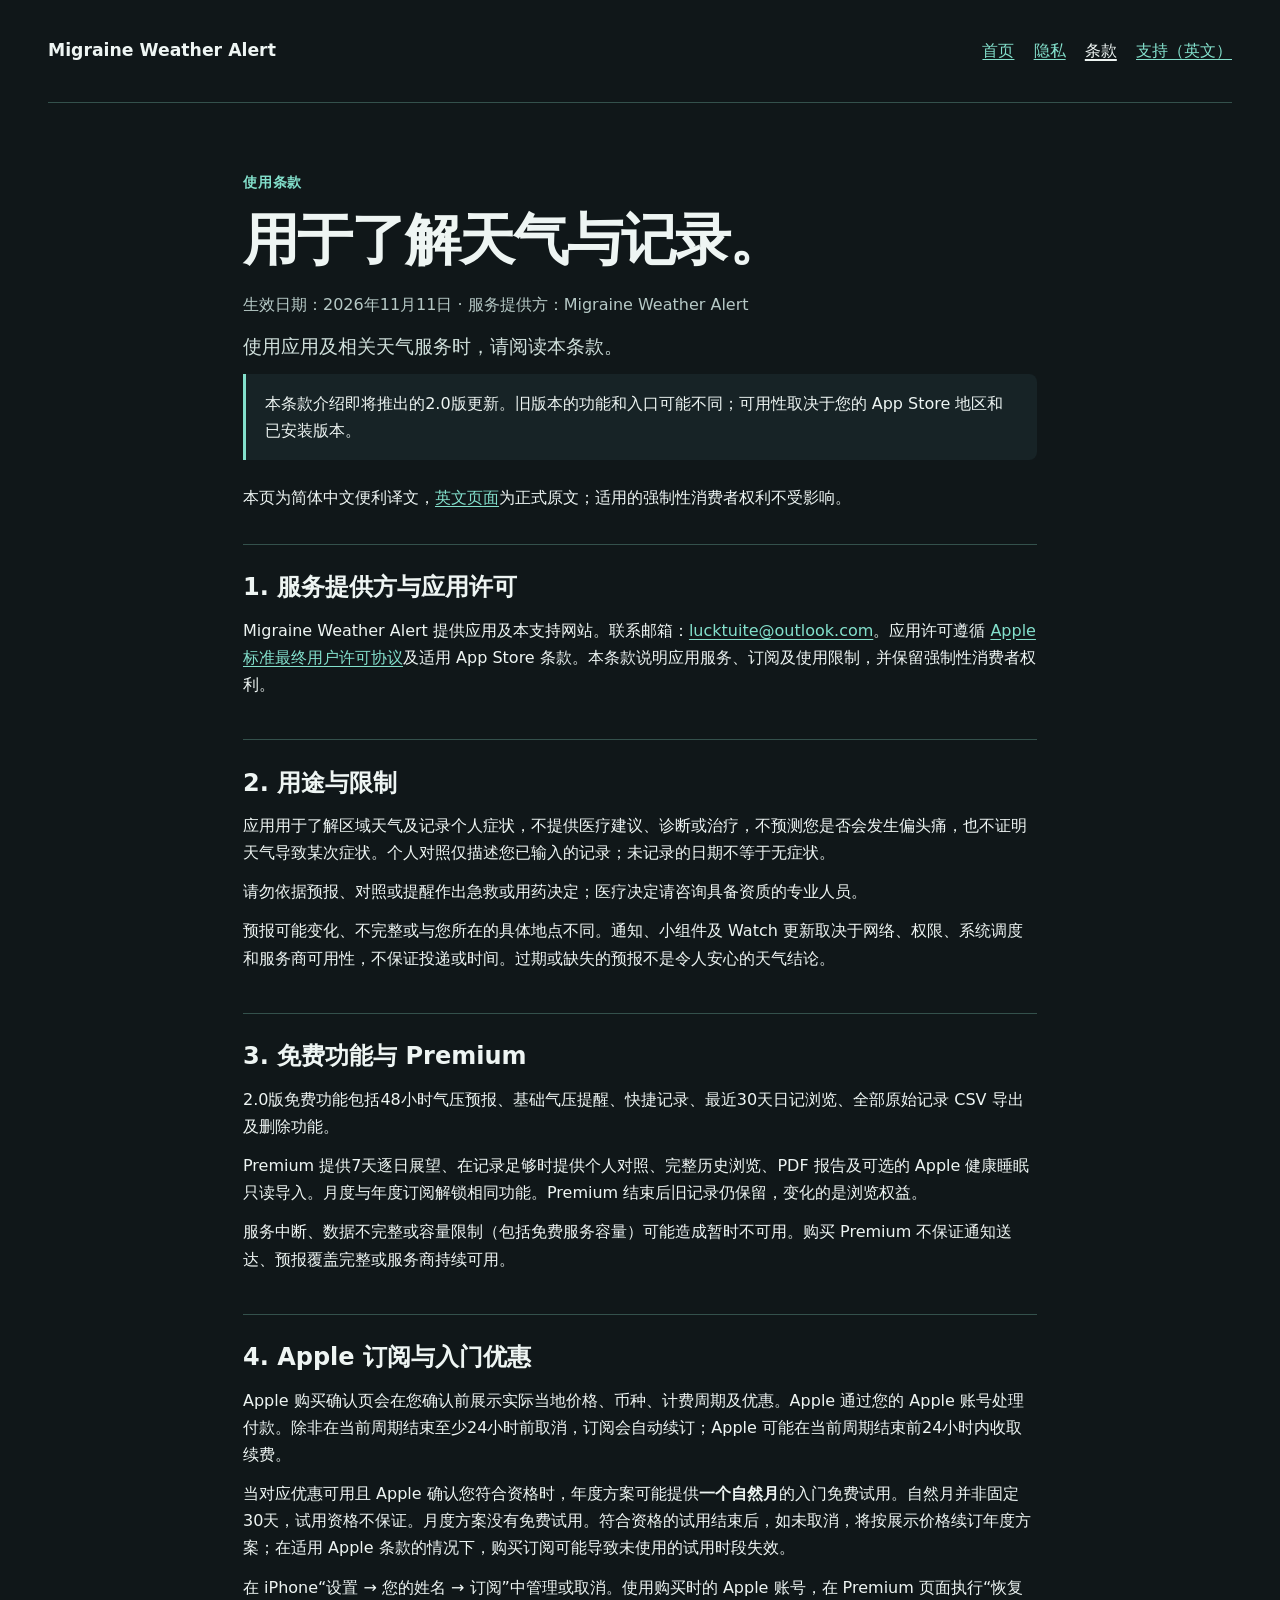
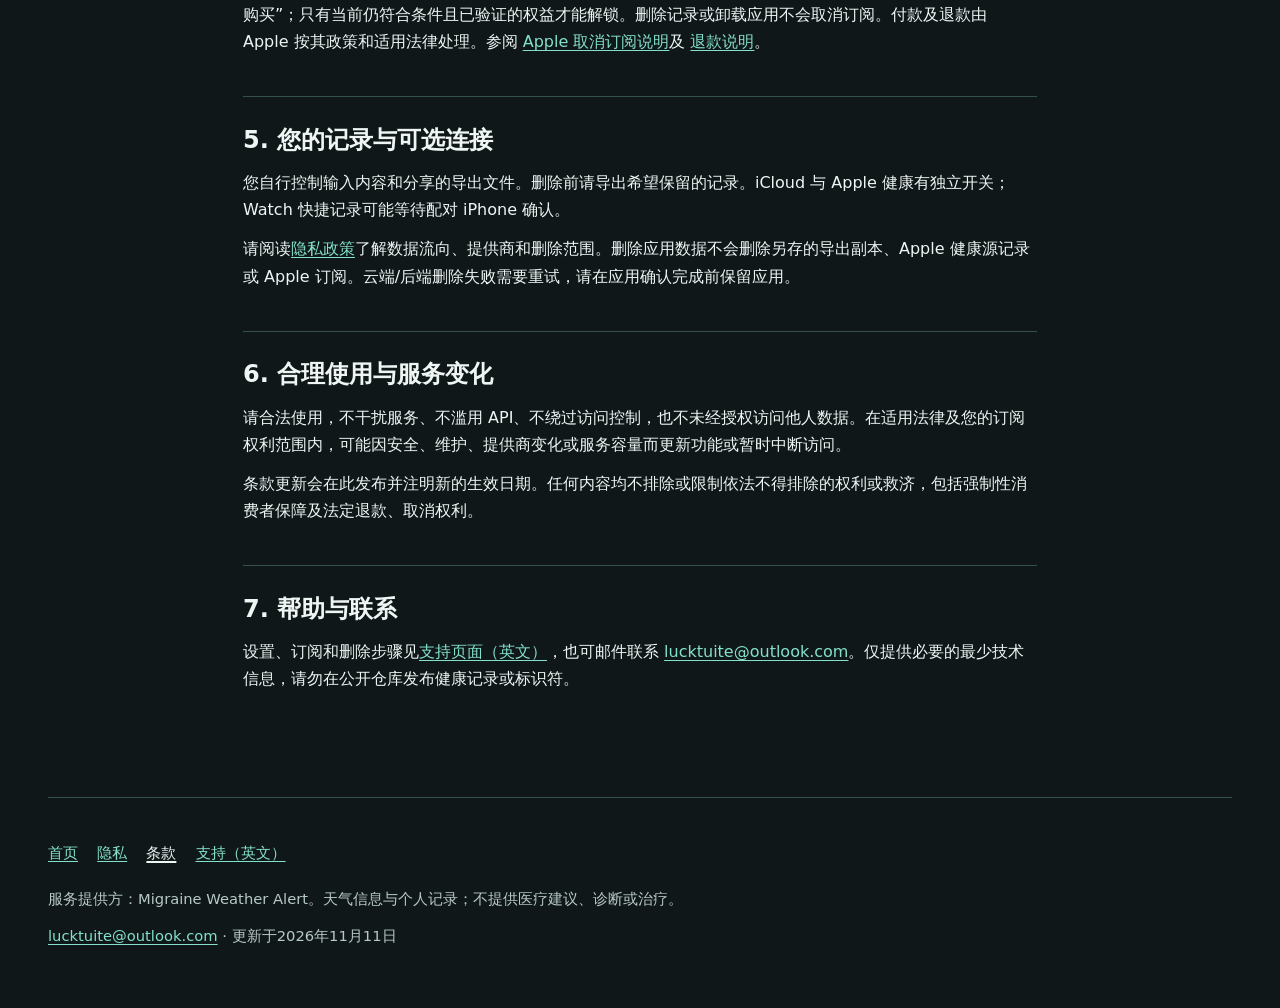
==== terms-zh.html @ e0b6ccc8 "Publish v2 privacy, terms and support pages" ====
<!doctype html>
<html lang="zh-Hans">
<head>
<meta charset="utf-8">
<meta name="viewport" content="width=device-width, initial-scale=1">
<meta name="description" content="Migraine Weather Alert 的使用范围、Apple 自动续订、免费试用条件及消费者权利。">
<meta name="theme-color" content="#101719">
<title>使用条款 | Migraine Weather Alert</title>
<link rel="canonical" href="https://nporter-codes.github.io/migraine-weather-alert-policies/terms-zh.html">
<link rel="alternate" hreflang="en" href="https://nporter-codes.github.io/migraine-weather-alert-policies/terms.html"><link rel="alternate" hreflang="zh-Hans" href="https://nporter-codes.github.io/migraine-weather-alert-policies/terms-zh.html">
<link rel="stylesheet" href="styles.css">
</head>
<body>
<a class="skip" href="#main">跳至正文</a>
<div class="container">
<div class="top"><a class="brand" href="index.html">Migraine Weather Alert</a><nav class="nav" aria-label="主导航"><a href="index.html">首页</a><a href="privacy-zh.html">隐私</a><a href="terms-zh.html" aria-current="page">条款</a><a href="support.html" lang="en">支持（英文）</a></nav></div>
<main id="main"><header><p class="eyebrow">使用条款</p><h1>用于了解天气与记录。</h1><p class="meta">生效日期：2026年11月11日 · 服务提供方：Migraine Weather Alert</p><p class="lede">使用应用及相关天气服务时，请阅读本条款。</p><p class="note">本条款介绍即将推出的2.0版更新。旧版本的功能和入口可能不同；可用性取决于您的 App Store 地区和已安装版本。</p><p class="language">本页为简体中文便利译文，<a href="terms.html" lang="en">英文页面</a>为正式原文；适用的强制性消费者权利不受影响。</p></header>
<section><h2>1. 服务提供方与应用许可</h2><p>Migraine Weather Alert 提供应用及本支持网站。联系邮箱：<a href="mailto:lucktuite@outlook.com">lucktuite@outlook.com</a>。应用许可遵循 <a href="https://www.apple.com/legal/internet-services/itunes/dev/stdeula/">Apple 标准最终用户许可协议</a>及适用 App Store 条款。本条款说明应用服务、订阅及使用限制，并保留强制性消费者权利。</p></section>
<section><h2>2. 用途与限制</h2><p>应用用于了解区域天气及记录个人症状，不提供医疗建议、诊断或治疗，不预测您是否会发生偏头痛，也不证明天气导致某次症状。个人对照仅描述您已输入的记录；未记录的日期不等于无症状。</p><p>请勿依据预报、对照或提醒作出急救或用药决定；医疗决定请咨询具备资质的专业人员。</p><p>预报可能变化、不完整或与您所在的具体地点不同。通知、小组件及 Watch 更新取决于网络、权限、系统调度和服务商可用性，不保证投递或时间。过期或缺失的预报不是令人安心的天气结论。</p></section>
<section><h2>3. 免费功能与 Premium</h2><p>2.0版免费功能包括48小时气压预报、基础气压提醒、快捷记录、最近30天日记浏览、全部原始记录 CSV 导出及删除功能。</p><p>Premium 提供7天逐日展望、在记录足够时提供个人对照、完整历史浏览、PDF 报告及可选的 Apple 健康睡眠只读导入。月度与年度订阅解锁相同功能。Premium 结束后旧记录仍保留，变化的是浏览权益。</p><p>服务中断、数据不完整或容量限制（包括免费服务容量）可能造成暂时不可用。购买 Premium 不保证通知送达、预报覆盖完整或服务商持续可用。</p></section>
<section><h2>4. Apple 订阅与入门优惠</h2><p>Apple 购买确认页会在您确认前展示实际当地价格、币种、计费周期及优惠。Apple 通过您的 Apple 账号处理付款。除非在当前周期结束至少24小时前取消，订阅会自动续订；Apple 可能在当前周期结束前24小时内收取续费。</p><p>当对应优惠可用且 Apple 确认您符合资格时，年度方案可能提供<strong>一个自然月</strong>的入门免费试用。自然月并非固定30天，试用资格不保证。月度方案没有免费试用。符合资格的试用结束后，如未取消，将按展示价格续订年度方案；在适用 Apple 条款的情况下，购买订阅可能导致未使用的试用时段失效。</p><p>在 iPhone“设置 → 您的姓名 → 订阅”中管理或取消。使用购买时的 Apple 账号，在 Premium 页面执行“恢复购买”；只有当前仍符合条件且已验证的权益才能解锁。删除记录或卸载应用不会取消订阅。付款及退款由 Apple 按其政策和适用法律处理。参阅 <a href="https://support.apple.com/118428">Apple 取消订阅说明</a>及 <a href="https://support.apple.com/118223">退款说明</a>。</p></section>
<section><h2>5. 您的记录与可选连接</h2><p>您自行控制输入内容和分享的导出文件。删除前请导出希望保留的记录。iCloud 与 Apple 健康有独立开关；Watch 快捷记录可能等待配对 iPhone 确认。</p><p>请阅读<a href="privacy-zh.html">隐私政策</a>了解数据流向、提供商和删除范围。删除应用数据不会删除另存的导出副本、Apple 健康源记录或 Apple 订阅。云端/后端删除失败需要重试，请在应用确认完成前保留应用。</p></section>
<section><h2>6. 合理使用与服务变化</h2><p>请合法使用，不干扰服务、不滥用 API、不绕过访问控制，也不未经授权访问他人数据。在适用法律及您的订阅权利范围内，可能因安全、维护、提供商变化或服务容量而更新功能或暂时中断访问。</p><p>条款更新会在此发布并注明新的生效日期。任何内容均不排除或限制依法不得排除的权利或救济，包括强制性消费者保障及法定退款、取消权利。</p></section>
<section><h2>7. 帮助与联系</h2><p>设置、订阅和删除步骤见<a href="support.html">支持页面（英文）</a>，也可邮件联系 <a href="mailto:lucktuite@outlook.com">lucktuite@outlook.com</a>。仅提供必要的最少技术信息，请勿在公开仓库发布健康记录或标识符。</p></section>
</main>
<footer><nav class="nav" aria-label="页脚导航"><a href="index.html">首页</a><a href="privacy-zh.html">隐私</a><a href="terms-zh.html" aria-current="page">条款</a><a href="support.html" lang="en">支持（英文）</a></nav><p>服务提供方：Migraine Weather Alert。天气信息与个人记录；不提供医疗建议、诊断或治疗。</p><p><a href="mailto:lucktuite@outlook.com">lucktuite@outlook.com</a> · 更新于2026年11月11日</p></footer>
</div>
</body>
</html>
---- styles.css ----
:root{color-scheme:dark;--bg:#101719;--panel:#172326;--text:#eef5f3;--muted:#b6c9c6;--accent:#83e0cc;--line:#34514c;--focus:#f4d590;font-family:ui-sans-serif,system-ui,-apple-system,BlinkMacSystemFont,"Segoe UI",sans-serif;line-height:1.7;background:var(--bg);color:var(--text)}
*{box-sizing:border-box}body{margin:0}a{color:var(--accent);text-underline-offset:.2em;overflow-wrap:anywhere}a:hover{text-decoration-thickness:.15em}a:focus-visible,summary:focus-visible{outline:3px solid var(--focus);outline-offset:5px;border-radius:3px}.skip{position:absolute;left:1rem;top:-8rem;padding:.7rem 1rem;background:var(--text);color:var(--bg);z-index:2}.skip:focus{top:1rem}.container{width:min(100% - 2.5rem,74rem);margin-inline:auto}.top{display:flex;gap:1.5rem;align-items:center;justify-content:space-between;flex-wrap:wrap;padding-block:1.8rem;border-bottom:1px solid var(--line)}.brand{font-weight:750;color:var(--text);text-decoration:none;font-size:1.08rem}.nav{display:flex;flex-wrap:wrap;gap:.3rem 1.2rem}.nav a{display:inline-flex;align-items:center;min-height:44px}.nav [aria-current=page]{color:var(--text);text-decoration-thickness:2px}main{max-width:78ch;margin-inline:auto;padding-block:3.5rem 4rem}h1,h2,h3{line-height:1.2;text-wrap:balance}h1{font-size:clamp(2.2rem,6vw,3.5rem);letter-spacing:-.035em;margin:.4rem 0 1.1rem}h2{font-size:1.5rem;margin:0 0 .9rem}h3{font-size:1.15rem;margin:1.4rem 0 .6rem}.eyebrow{color:var(--accent);font-weight:650;font-size:.86rem;letter-spacing:.06em;text-transform:uppercase}.lede{font-size:1.18rem;color:#d0e0dc}.meta,.muted,footer{color:var(--muted)}section{padding-block:1.8rem;border-top:1px solid var(--line)}header+section{margin-top:2rem}p{margin:.75rem 0}ul,ol{padding-left:1.5rem}li{margin:.55rem 0}.note{padding:1rem 1.2rem;border-left:3px solid var(--accent);background:var(--panel);border-radius:0 .5rem .5rem 0}.cards{display:grid;grid-template-columns:repeat(auto-fit,minmax(min(100%,15rem),1fr));gap:1rem}.card{background:var(--panel);border:1px solid var(--line);border-radius:.8rem;padding:1.3rem}.card h2{font-size:1.25rem}.card a{display:inline-flex;align-items:center;min-height:44px}details{padding:1rem 0;border-bottom:1px solid var(--line)}summary{font-weight:650;cursor:pointer;min-height:44px;align-content:center}details p{padding-left:.25rem}footer{padding-block:2rem 3rem;border-top:1px solid var(--line);font-size:.92rem}footer p{max-width:78ch}.language{margin-top:1.5rem}.contact{font-weight:650}strong{color:var(--text)}@media(max-width:38rem){.container{width:calc(100% - 2rem)}.top{gap:.8rem;padding-block:1rem}.nav{gap:.1rem 1rem}main{padding-top:2.3rem}section{padding-block:1.5rem}}@media(prefers-reduced-motion:no-preference){a{transition:color .15s ease}}@media print{:root{color-scheme:light;background:#fff;color:#111}body{font-size:11pt}.container{width:100%;max-width:none}main{padding:1rem 0;max-width:none}.top,.skip,footer .nav{display:none}a{color:#134d42}.note,.card{background:none;border:1px solid #888}h1,h2,h3,strong{color:#111}.meta,.muted,footer,.lede{color:#333}section{break-inside:avoid;border-color:#bbb}}
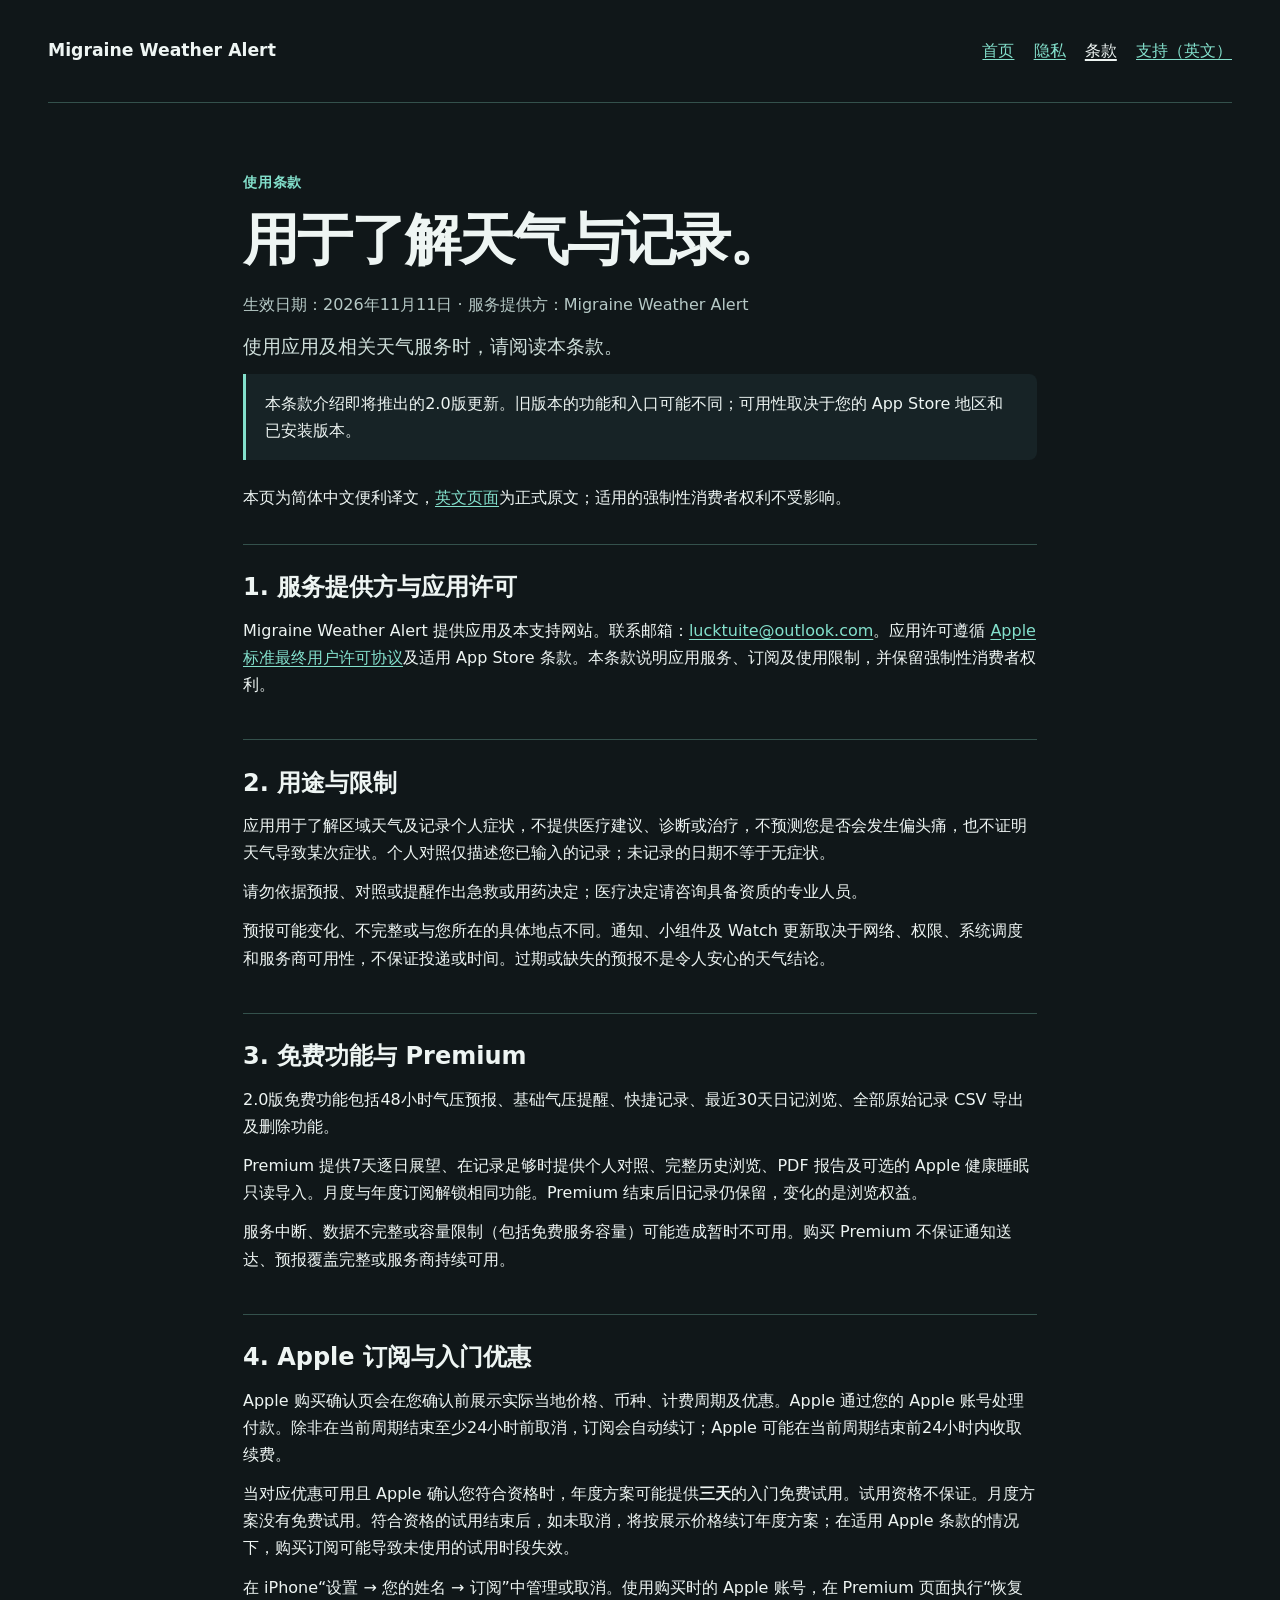
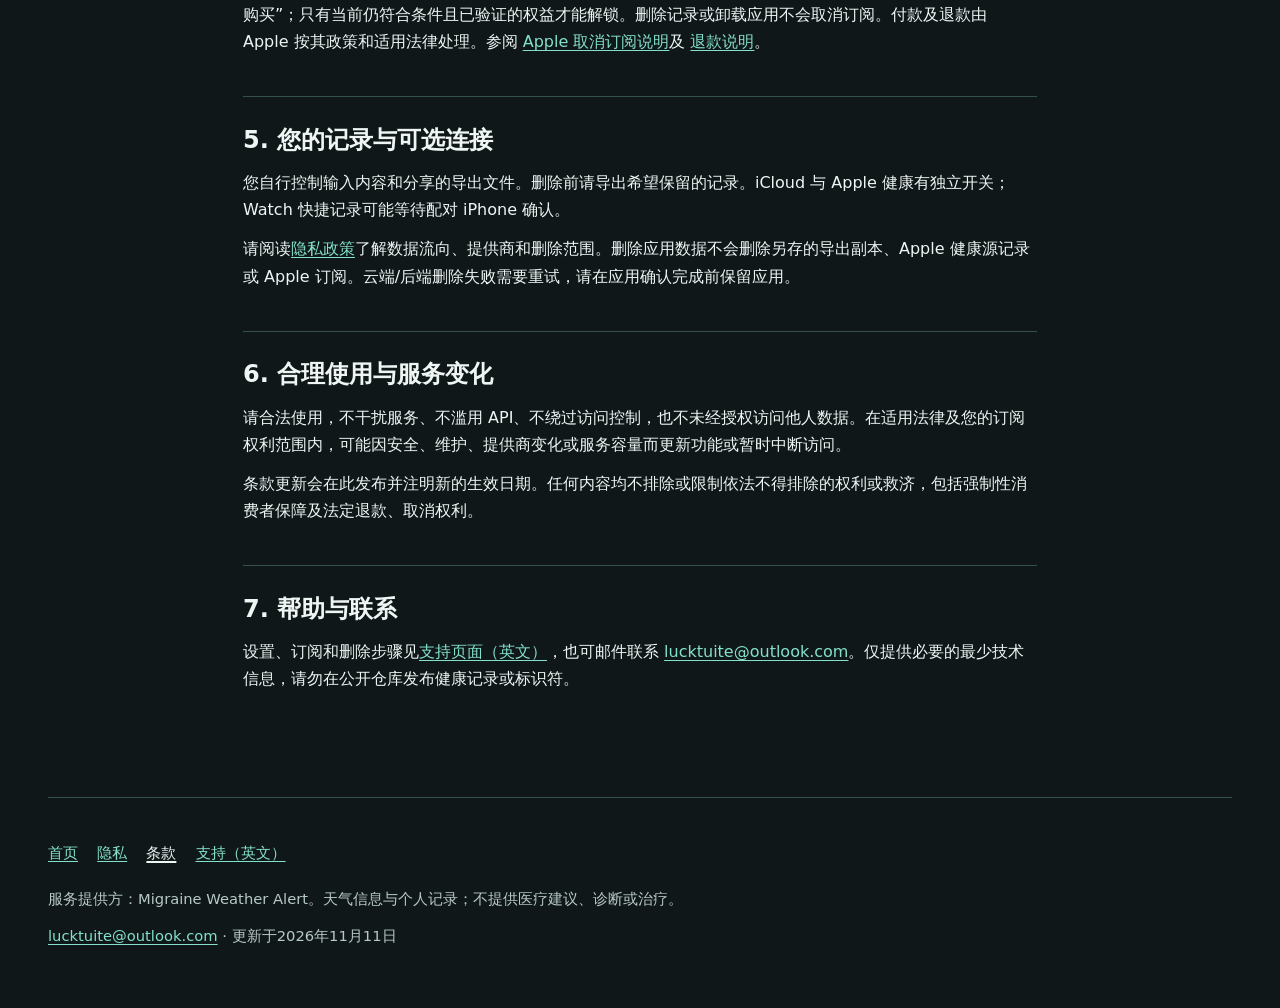
==== commit ca7fc180: "Align annual introductory trial with three-day owner requirement" ====
--- a/terms-zh.html
+++ b/terms-zh.html
@@ -18,7 +18,7 @@
 <section><h2>1. 服务提供方与应用许可</h2><p>Migraine Weather Alert 提供应用及本支持网站。联系邮箱：<a href="mailto:lucktuite@outlook.com">lucktuite@outlook.com</a>。应用许可遵循 <a href="https://www.apple.com/legal/internet-services/itunes/dev/stdeula/">Apple 标准最终用户许可协议</a>及适用 App Store 条款。本条款说明应用服务、订阅及使用限制，并保留强制性消费者权利。</p></section>
 <section><h2>2. 用途与限制</h2><p>应用用于了解区域天气及记录个人症状，不提供医疗建议、诊断或治疗，不预测您是否会发生偏头痛，也不证明天气导致某次症状。个人对照仅描述您已输入的记录；未记录的日期不等于无症状。</p><p>请勿依据预报、对照或提醒作出急救或用药决定；医疗决定请咨询具备资质的专业人员。</p><p>预报可能变化、不完整或与您所在的具体地点不同。通知、小组件及 Watch 更新取决于网络、权限、系统调度和服务商可用性，不保证投递或时间。过期或缺失的预报不是令人安心的天气结论。</p></section>
 <section><h2>3. 免费功能与 Premium</h2><p>2.0版免费功能包括48小时气压预报、基础气压提醒、快捷记录、最近30天日记浏览、全部原始记录 CSV 导出及删除功能。</p><p>Premium 提供7天逐日展望、在记录足够时提供个人对照、完整历史浏览、PDF 报告及可选的 Apple 健康睡眠只读导入。月度与年度订阅解锁相同功能。Premium 结束后旧记录仍保留，变化的是浏览权益。</p><p>服务中断、数据不完整或容量限制（包括免费服务容量）可能造成暂时不可用。购买 Premium 不保证通知送达、预报覆盖完整或服务商持续可用。</p></section>
-<section><h2>4. Apple 订阅与入门优惠</h2><p>Apple 购买确认页会在您确认前展示实际当地价格、币种、计费周期及优惠。Apple 通过您的 Apple 账号处理付款。除非在当前周期结束至少24小时前取消，订阅会自动续订；Apple 可能在当前周期结束前24小时内收取续费。</p><p>当对应优惠可用且 Apple 确认您符合资格时，年度方案可能提供<strong>一个自然月</strong>的入门免费试用。自然月并非固定30天，试用资格不保证。月度方案没有免费试用。符合资格的试用结束后，如未取消，将按展示价格续订年度方案；在适用 Apple 条款的情况下，购买订阅可能导致未使用的试用时段失效。</p><p>在 iPhone“设置 → 您的姓名 → 订阅”中管理或取消。使用购买时的 Apple 账号，在 Premium 页面执行“恢复购买”；只有当前仍符合条件且已验证的权益才能解锁。删除记录或卸载应用不会取消订阅。付款及退款由 Apple 按其政策和适用法律处理。参阅 <a href="https://support.apple.com/118428">Apple 取消订阅说明</a>及 <a href="https://support.apple.com/118223">退款说明</a>。</p></section>
+<section><h2>4. Apple 订阅与入门优惠</h2><p>Apple 购买确认页会在您确认前展示实际当地价格、币种、计费周期及优惠。Apple 通过您的 Apple 账号处理付款。除非在当前周期结束至少24小时前取消，订阅会自动续订；Apple 可能在当前周期结束前24小时内收取续费。</p><p>当对应优惠可用且 Apple 确认您符合资格时，年度方案可能提供<strong>三天</strong>的入门免费试用。试用资格不保证。月度方案没有免费试用。符合资格的试用结束后，如未取消，将按展示价格续订年度方案；在适用 Apple 条款的情况下，购买订阅可能导致未使用的试用时段失效。</p><p>在 iPhone“设置 → 您的姓名 → 订阅”中管理或取消。使用购买时的 Apple 账号，在 Premium 页面执行“恢复购买”；只有当前仍符合条件且已验证的权益才能解锁。删除记录或卸载应用不会取消订阅。付款及退款由 Apple 按其政策和适用法律处理。参阅 <a href="https://support.apple.com/118428">Apple 取消订阅说明</a>及 <a href="https://support.apple.com/118223">退款说明</a>。</p></section>
 <section><h2>5. 您的记录与可选连接</h2><p>您自行控制输入内容和分享的导出文件。删除前请导出希望保留的记录。iCloud 与 Apple 健康有独立开关；Watch 快捷记录可能等待配对 iPhone 确认。</p><p>请阅读<a href="privacy-zh.html">隐私政策</a>了解数据流向、提供商和删除范围。删除应用数据不会删除另存的导出副本、Apple 健康源记录或 Apple 订阅。云端/后端删除失败需要重试，请在应用确认完成前保留应用。</p></section>
 <section><h2>6. 合理使用与服务变化</h2><p>请合法使用，不干扰服务、不滥用 API、不绕过访问控制，也不未经授权访问他人数据。在适用法律及您的订阅权利范围内，可能因安全、维护、提供商变化或服务容量而更新功能或暂时中断访问。</p><p>条款更新会在此发布并注明新的生效日期。任何内容均不排除或限制依法不得排除的权利或救济，包括强制性消费者保障及法定退款、取消权利。</p></section>
 <section><h2>7. 帮助与联系</h2><p>设置、订阅和删除步骤见<a href="support.html">支持页面（英文）</a>，也可邮件联系 <a href="mailto:lucktuite@outlook.com">lucktuite@outlook.com</a>。仅提供必要的最少技术信息，请勿在公开仓库发布健康记录或标识符。</p></section>
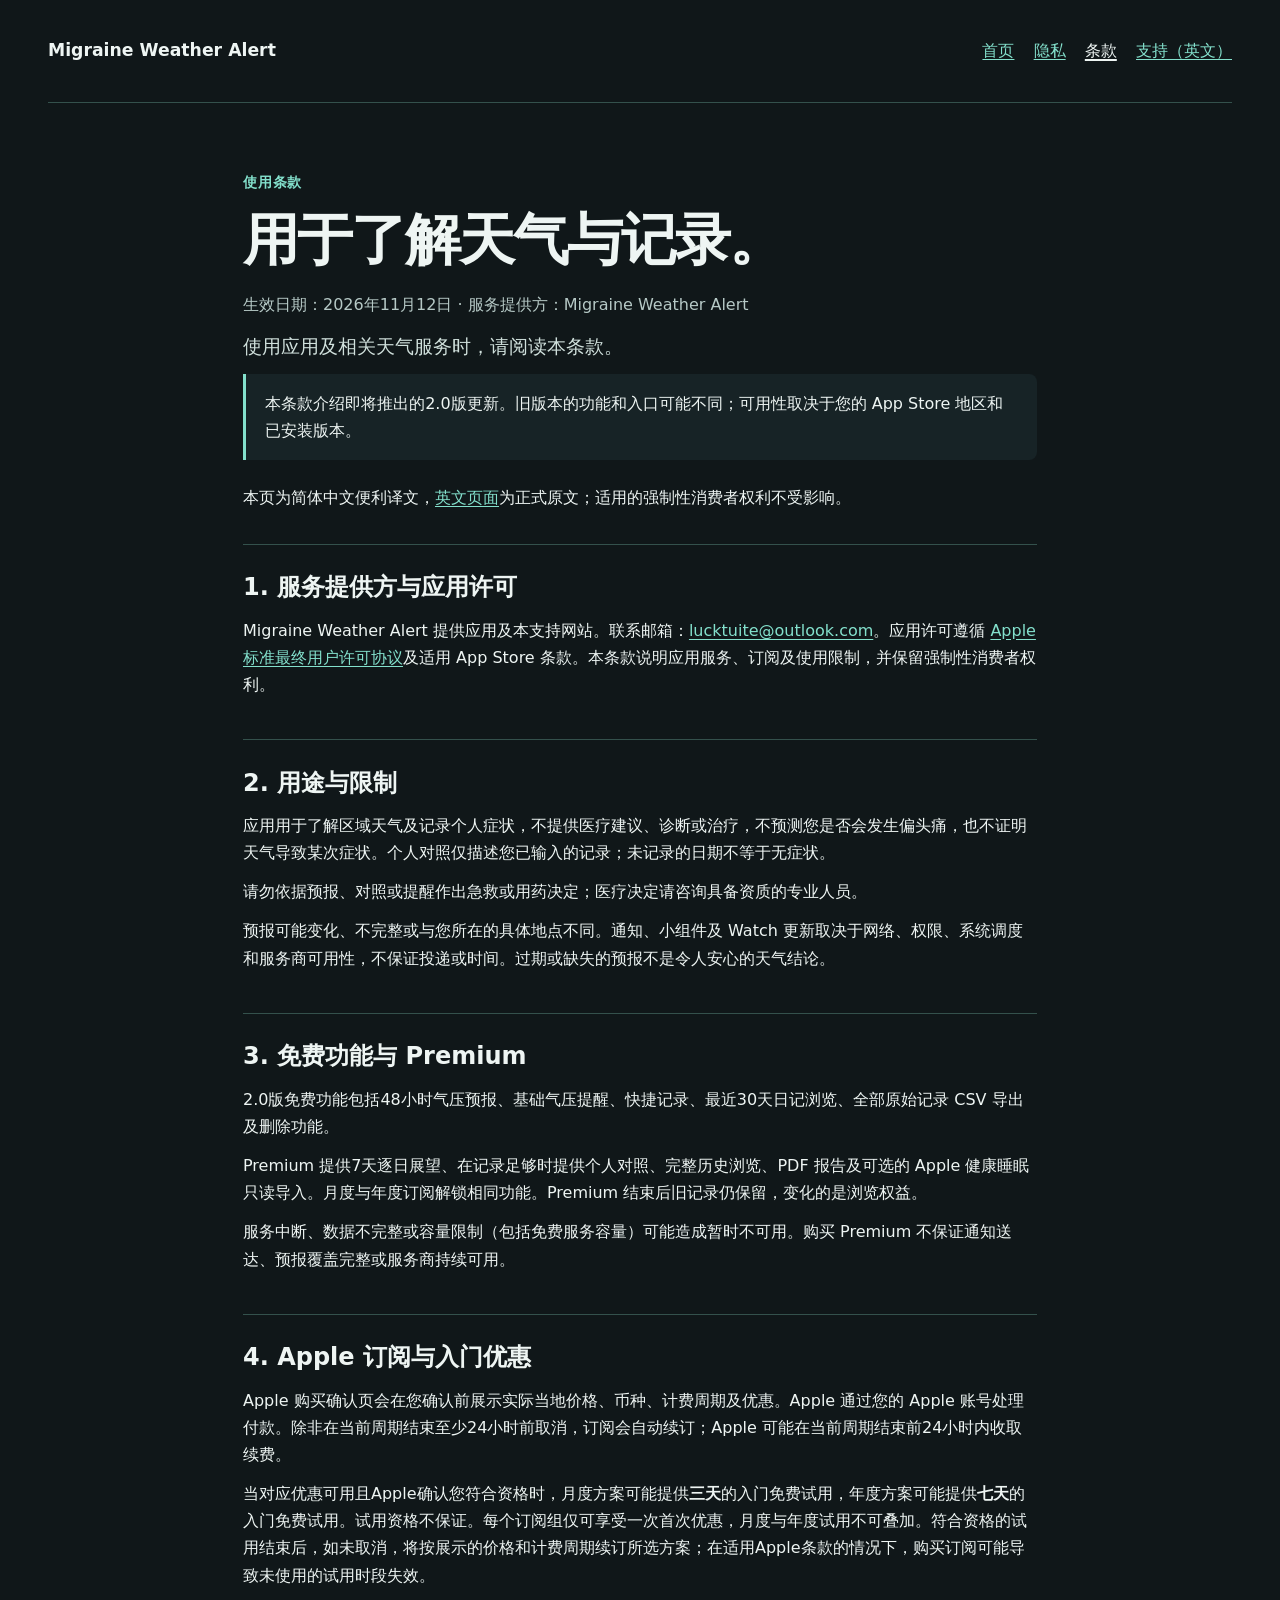
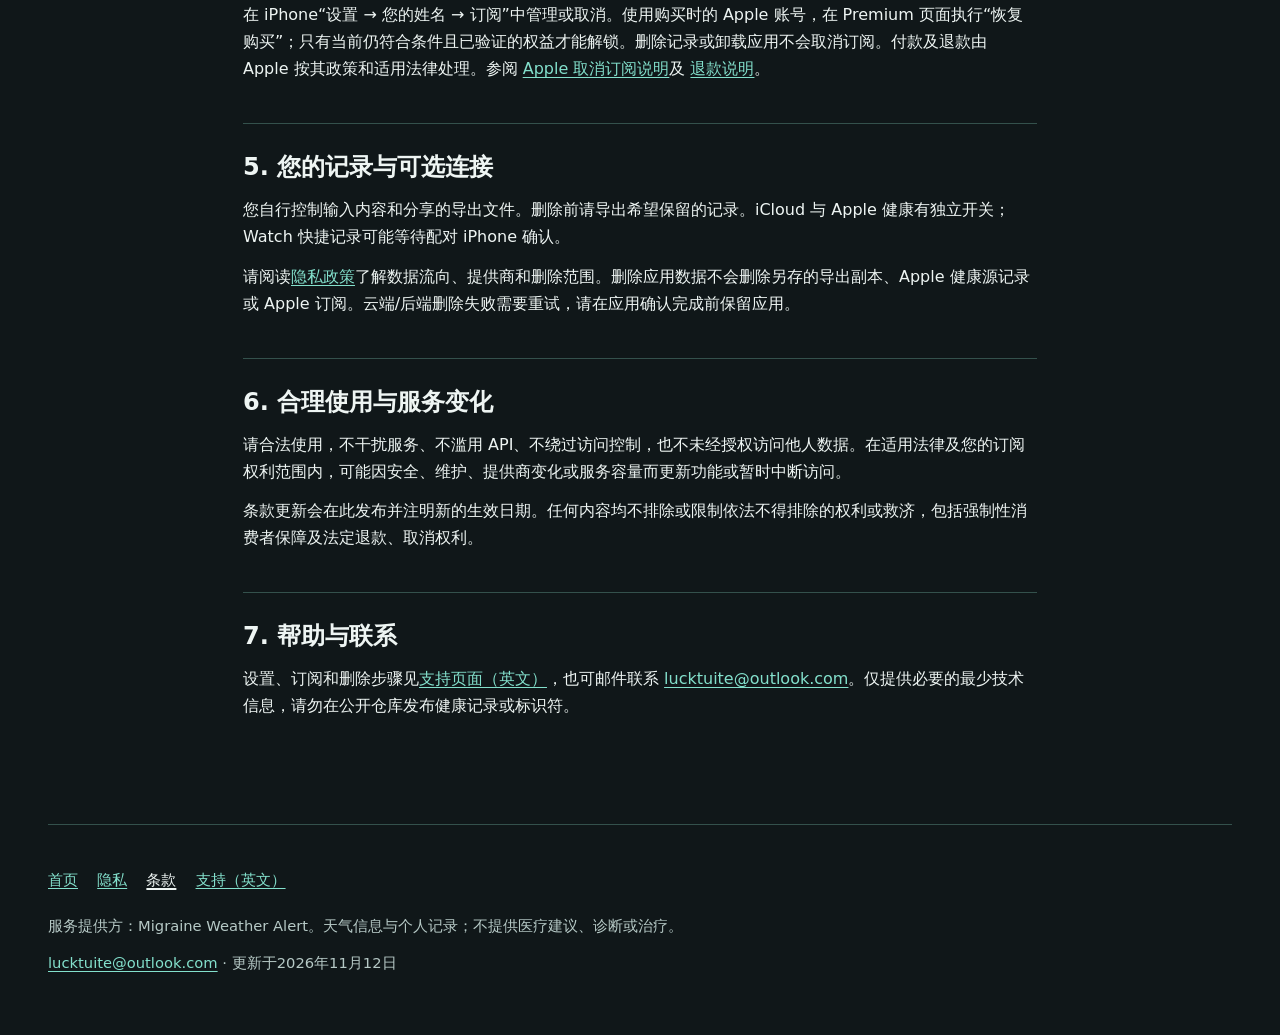
==== commit e89238c9: "Align monthly 3-day and annual 7-day introductory trials" ====
--- a/terms-zh.html
+++ b/terms-zh.html
@@ -14,16 +14,16 @@
 <a class="skip" href="#main">跳至正文</a>
 <div class="container">
 <div class="top"><a class="brand" href="index.html">Migraine Weather Alert</a><nav class="nav" aria-label="主导航"><a href="index.html">首页</a><a href="privacy-zh.html">隐私</a><a href="terms-zh.html" aria-current="page">条款</a><a href="support.html" lang="en">支持（英文）</a></nav></div>
-<main id="main"><header><p class="eyebrow">使用条款</p><h1>用于了解天气与记录。</h1><p class="meta">生效日期：2026年11月11日 · 服务提供方：Migraine Weather Alert</p><p class="lede">使用应用及相关天气服务时，请阅读本条款。</p><p class="note">本条款介绍即将推出的2.0版更新。旧版本的功能和入口可能不同；可用性取决于您的 App Store 地区和已安装版本。</p><p class="language">本页为简体中文便利译文，<a href="terms.html" lang="en">英文页面</a>为正式原文；适用的强制性消费者权利不受影响。</p></header>
+<main id="main"><header><p class="eyebrow">使用条款</p><h1>用于了解天气与记录。</h1><p class="meta">生效日期：2026年11月12日 · 服务提供方：Migraine Weather Alert</p><p class="lede">使用应用及相关天气服务时，请阅读本条款。</p><p class="note">本条款介绍即将推出的2.0版更新。旧版本的功能和入口可能不同；可用性取决于您的 App Store 地区和已安装版本。</p><p class="language">本页为简体中文便利译文，<a href="terms.html" lang="en">英文页面</a>为正式原文；适用的强制性消费者权利不受影响。</p></header>
 <section><h2>1. 服务提供方与应用许可</h2><p>Migraine Weather Alert 提供应用及本支持网站。联系邮箱：<a href="mailto:lucktuite@outlook.com">lucktuite@outlook.com</a>。应用许可遵循 <a href="https://www.apple.com/legal/internet-services/itunes/dev/stdeula/">Apple 标准最终用户许可协议</a>及适用 App Store 条款。本条款说明应用服务、订阅及使用限制，并保留强制性消费者权利。</p></section>
 <section><h2>2. 用途与限制</h2><p>应用用于了解区域天气及记录个人症状，不提供医疗建议、诊断或治疗，不预测您是否会发生偏头痛，也不证明天气导致某次症状。个人对照仅描述您已输入的记录；未记录的日期不等于无症状。</p><p>请勿依据预报、对照或提醒作出急救或用药决定；医疗决定请咨询具备资质的专业人员。</p><p>预报可能变化、不完整或与您所在的具体地点不同。通知、小组件及 Watch 更新取决于网络、权限、系统调度和服务商可用性，不保证投递或时间。过期或缺失的预报不是令人安心的天气结论。</p></section>
 <section><h2>3. 免费功能与 Premium</h2><p>2.0版免费功能包括48小时气压预报、基础气压提醒、快捷记录、最近30天日记浏览、全部原始记录 CSV 导出及删除功能。</p><p>Premium 提供7天逐日展望、在记录足够时提供个人对照、完整历史浏览、PDF 报告及可选的 Apple 健康睡眠只读导入。月度与年度订阅解锁相同功能。Premium 结束后旧记录仍保留，变化的是浏览权益。</p><p>服务中断、数据不完整或容量限制（包括免费服务容量）可能造成暂时不可用。购买 Premium 不保证通知送达、预报覆盖完整或服务商持续可用。</p></section>
-<section><h2>4. Apple 订阅与入门优惠</h2><p>Apple 购买确认页会在您确认前展示实际当地价格、币种、计费周期及优惠。Apple 通过您的 Apple 账号处理付款。除非在当前周期结束至少24小时前取消，订阅会自动续订；Apple 可能在当前周期结束前24小时内收取续费。</p><p>当对应优惠可用且 Apple 确认您符合资格时，年度方案可能提供<strong>三天</strong>的入门免费试用。试用资格不保证。月度方案没有免费试用。符合资格的试用结束后，如未取消，将按展示价格续订年度方案；在适用 Apple 条款的情况下，购买订阅可能导致未使用的试用时段失效。</p><p>在 iPhone“设置 → 您的姓名 → 订阅”中管理或取消。使用购买时的 Apple 账号，在 Premium 页面执行“恢复购买”；只有当前仍符合条件且已验证的权益才能解锁。删除记录或卸载应用不会取消订阅。付款及退款由 Apple 按其政策和适用法律处理。参阅 <a href="https://support.apple.com/118428">Apple 取消订阅说明</a>及 <a href="https://support.apple.com/118223">退款说明</a>。</p></section>
+<section><h2>4. Apple 订阅与入门优惠</h2><p>Apple 购买确认页会在您确认前展示实际当地价格、币种、计费周期及优惠。Apple 通过您的 Apple 账号处理付款。除非在当前周期结束至少24小时前取消，订阅会自动续订；Apple 可能在当前周期结束前24小时内收取续费。</p><p>当对应优惠可用且Apple确认您符合资格时，月度方案可能提供<strong>三天</strong>的入门免费试用，年度方案可能提供<strong>七天</strong>的入门免费试用。试用资格不保证。每个订阅组仅可享受一次首次优惠，月度与年度试用不可叠加。符合资格的试用结束后，如未取消，将按展示的价格和计费周期续订所选方案；在适用Apple条款的情况下，购买订阅可能导致未使用的试用时段失效。</p><p>在 iPhone“设置 → 您的姓名 → 订阅”中管理或取消。使用购买时的 Apple 账号，在 Premium 页面执行“恢复购买”；只有当前仍符合条件且已验证的权益才能解锁。删除记录或卸载应用不会取消订阅。付款及退款由 Apple 按其政策和适用法律处理。参阅 <a href="https://support.apple.com/118428">Apple 取消订阅说明</a>及 <a href="https://support.apple.com/118223">退款说明</a>。</p></section>
 <section><h2>5. 您的记录与可选连接</h2><p>您自行控制输入内容和分享的导出文件。删除前请导出希望保留的记录。iCloud 与 Apple 健康有独立开关；Watch 快捷记录可能等待配对 iPhone 确认。</p><p>请阅读<a href="privacy-zh.html">隐私政策</a>了解数据流向、提供商和删除范围。删除应用数据不会删除另存的导出副本、Apple 健康源记录或 Apple 订阅。云端/后端删除失败需要重试，请在应用确认完成前保留应用。</p></section>
 <section><h2>6. 合理使用与服务变化</h2><p>请合法使用，不干扰服务、不滥用 API、不绕过访问控制，也不未经授权访问他人数据。在适用法律及您的订阅权利范围内，可能因安全、维护、提供商变化或服务容量而更新功能或暂时中断访问。</p><p>条款更新会在此发布并注明新的生效日期。任何内容均不排除或限制依法不得排除的权利或救济，包括强制性消费者保障及法定退款、取消权利。</p></section>
 <section><h2>7. 帮助与联系</h2><p>设置、订阅和删除步骤见<a href="support.html">支持页面（英文）</a>，也可邮件联系 <a href="mailto:lucktuite@outlook.com">lucktuite@outlook.com</a>。仅提供必要的最少技术信息，请勿在公开仓库发布健康记录或标识符。</p></section>
 </main>
-<footer><nav class="nav" aria-label="页脚导航"><a href="index.html">首页</a><a href="privacy-zh.html">隐私</a><a href="terms-zh.html" aria-current="page">条款</a><a href="support.html" lang="en">支持（英文）</a></nav><p>服务提供方：Migraine Weather Alert。天气信息与个人记录；不提供医疗建议、诊断或治疗。</p><p><a href="mailto:lucktuite@outlook.com">lucktuite@outlook.com</a> · 更新于2026年11月11日</p></footer>
+<footer><nav class="nav" aria-label="页脚导航"><a href="index.html">首页</a><a href="privacy-zh.html">隐私</a><a href="terms-zh.html" aria-current="page">条款</a><a href="support.html" lang="en">支持（英文）</a></nav><p>服务提供方：Migraine Weather Alert。天气信息与个人记录；不提供医疗建议、诊断或治疗。</p><p><a href="mailto:lucktuite@outlook.com">lucktuite@outlook.com</a> · 更新于2026年11月12日</p></footer>
 </div>
 </body>
 </html>
